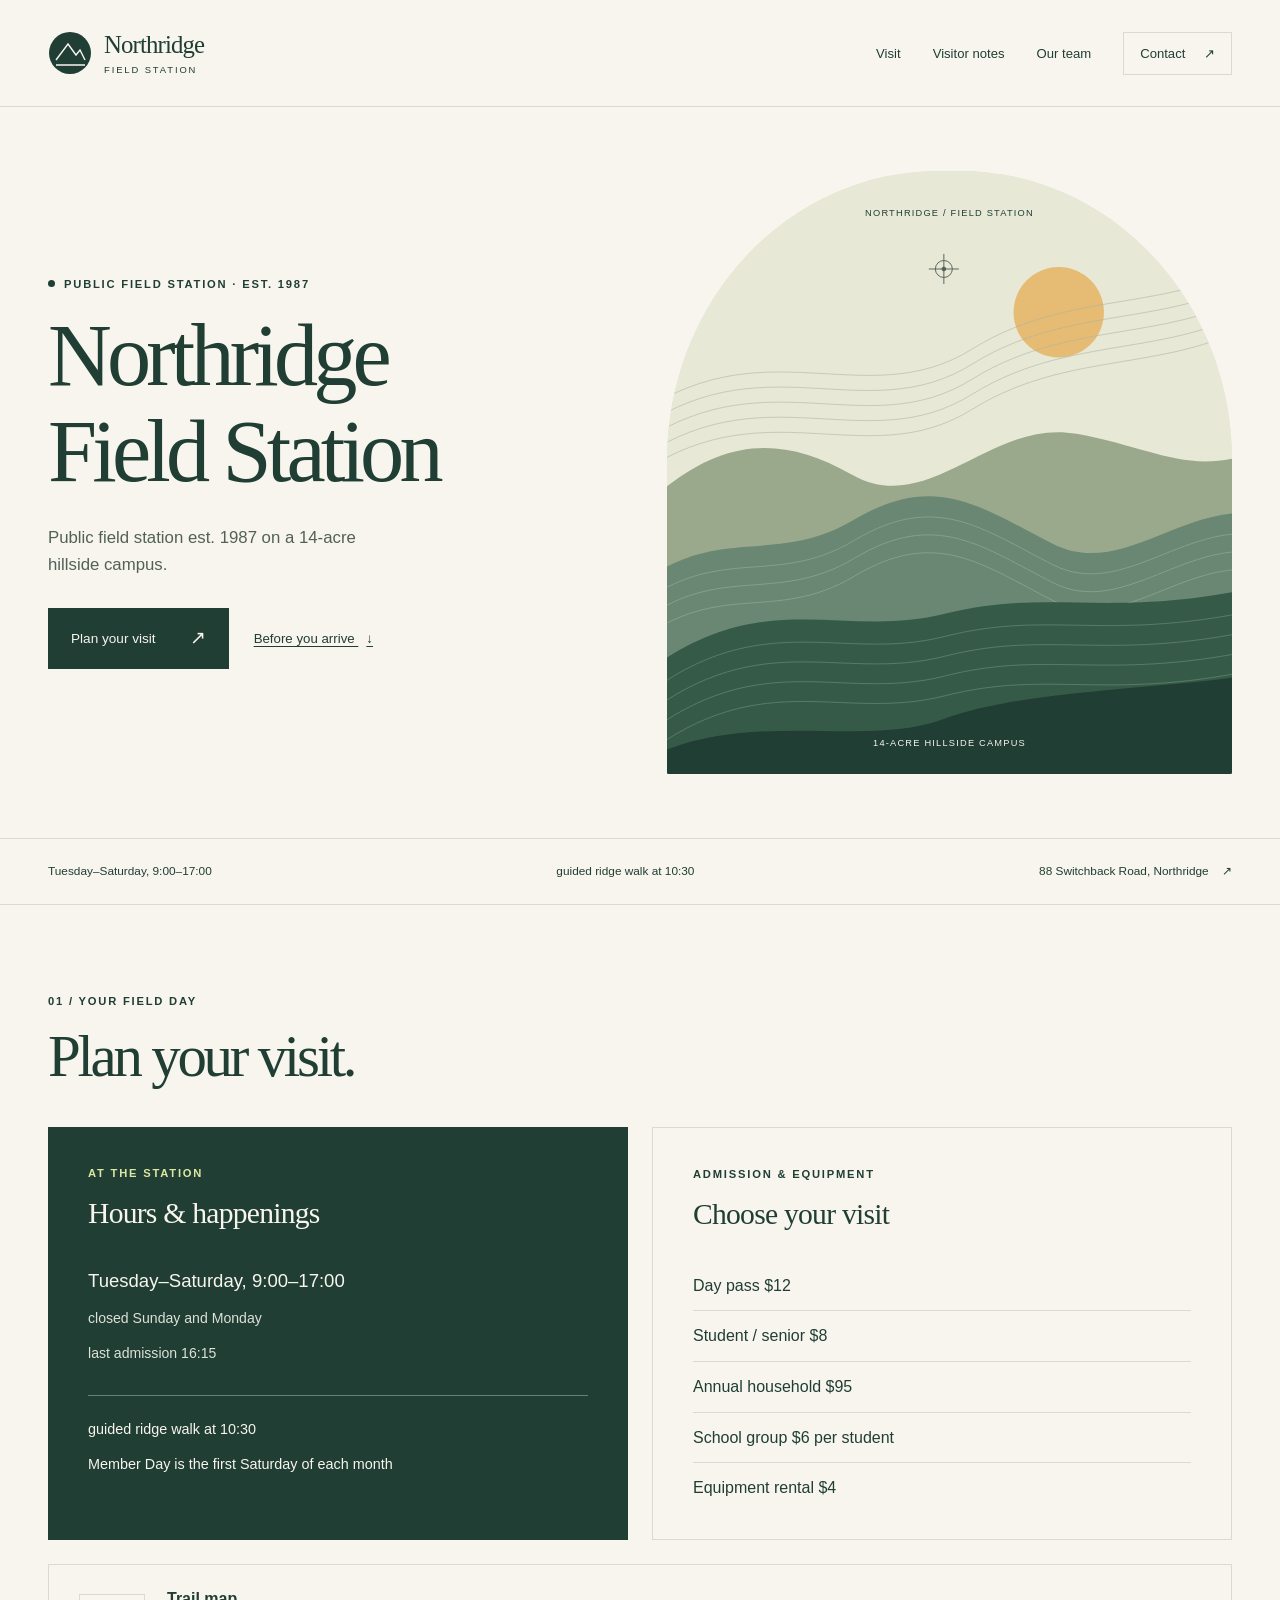
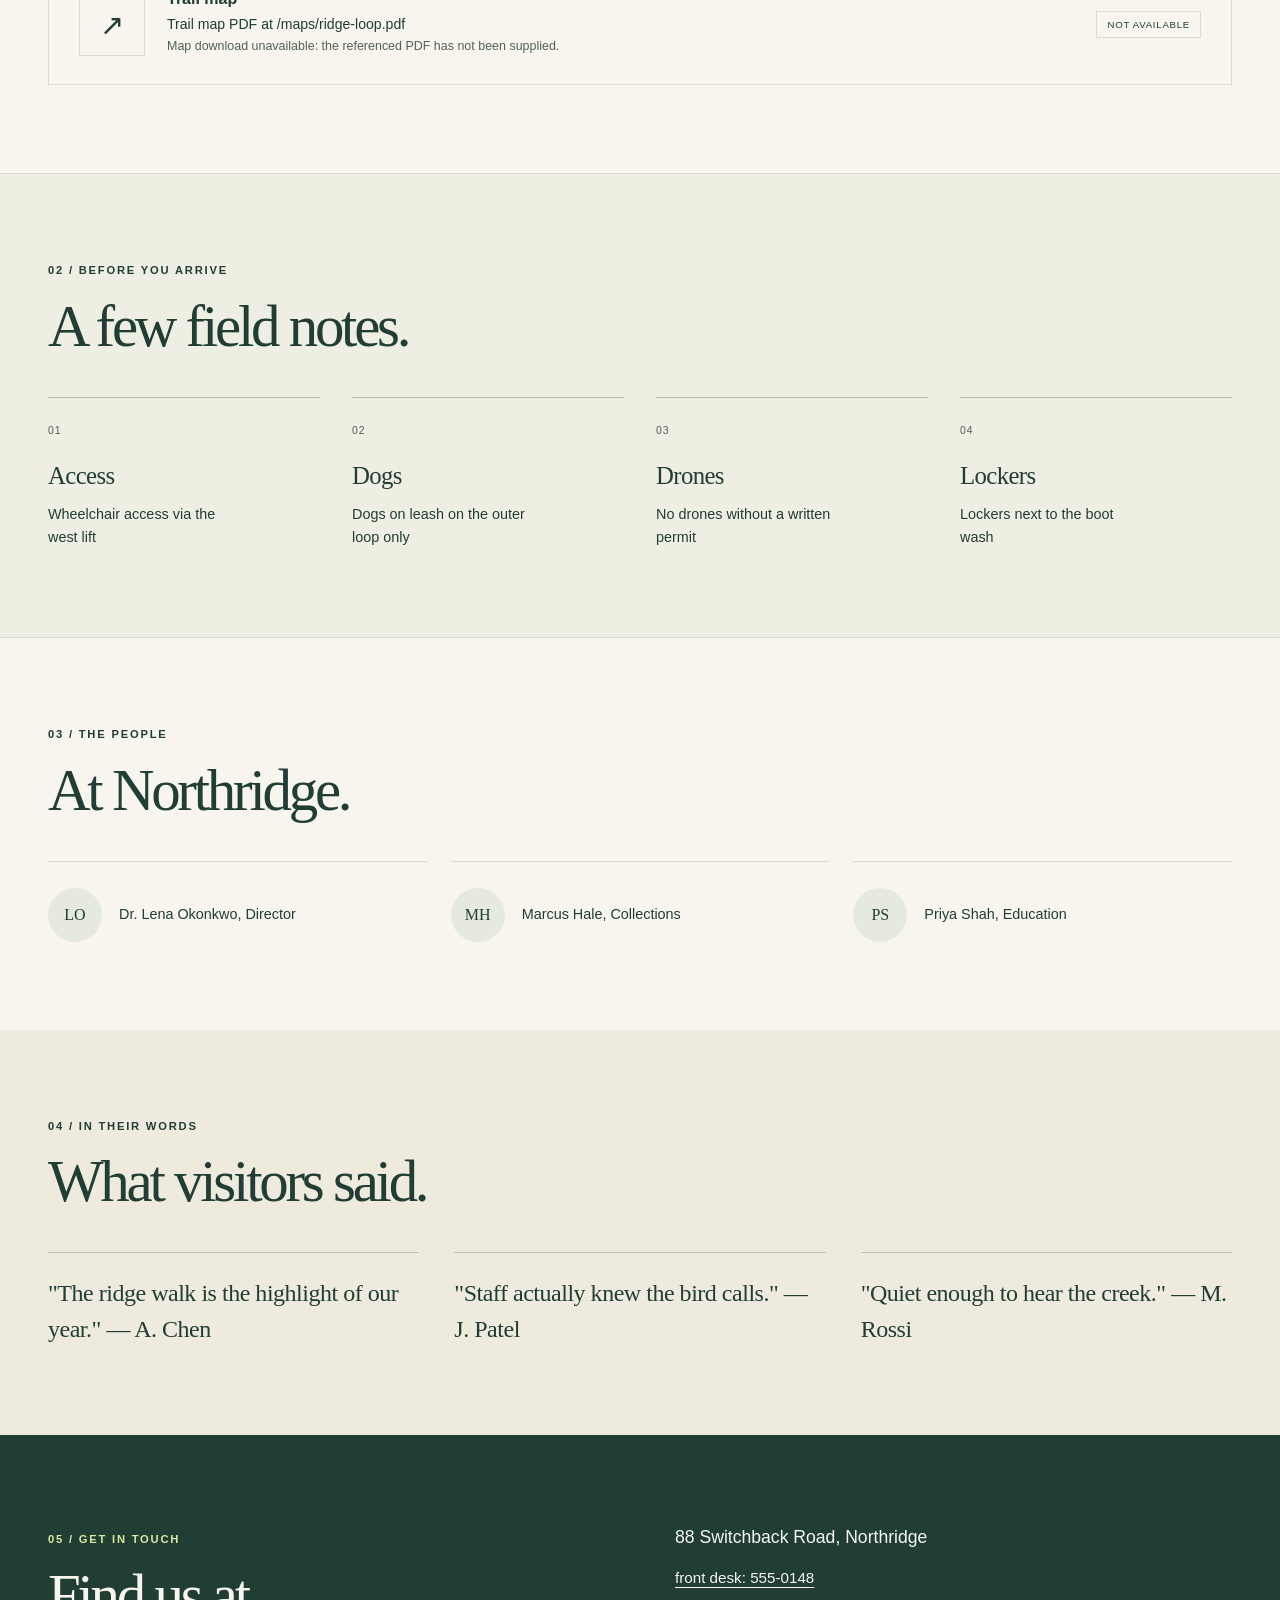
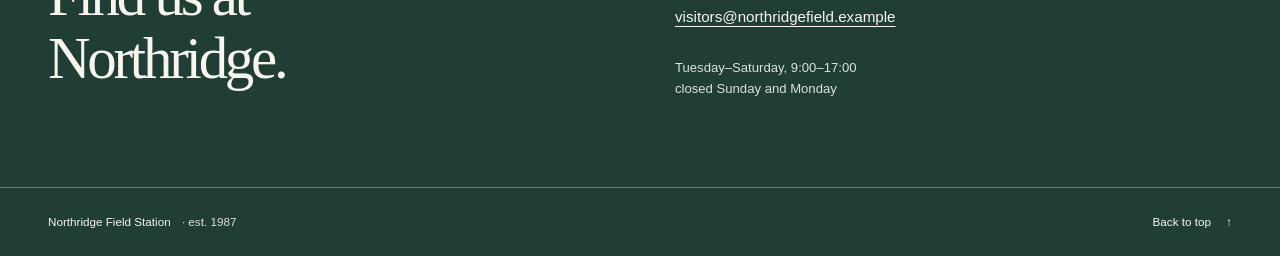
==== site/index.html @ 1efcec3e "Reconcile four drafts into verified site and document Pages deployment" ====
<!doctype html>
<html lang="en">
<head>
  <meta charset="utf-8">
  <meta name="viewport" content="width=device-width, initial-scale=1">
  <meta name="description" content="Northridge Field Station: hours, admission, visitor notes, staff and contact information for the 14-acre hillside campus.">
  <meta name="theme-color" content="#203e34">
  <title>Northridge Field Station | Plan your visit</title>
  <link rel="icon" href="favicon.svg" type="image/svg+xml">
  <link rel="stylesheet" href="styles.css">
</head>
<body id="top">
  <a class="skip-link" href="#main">Skip to content</a>
  <header class="site-header">
    <div class="wrap header-inner">
      <a class="brand" href="#top" aria-label="Northridge Field Station, back to top">
        <svg class="brand-mark" viewBox="0 0 44 44" aria-hidden="true"><rect x="1" y="1" width="42" height="42" rx="22"/><path d="m8 29 12-16 8 11 4-5 5 10M8 34h29"/></svg>
        <span>Northridge<span class="brand-sub">Field Station</span></span>
      </a>
      <nav aria-label="Main navigation">
        <a href="#visit">Visit</a><a href="#notes">Visitor notes</a><a href="#team">Our team</a><a class="nav-contact" href="#contact">Contact <span aria-hidden="true">↗</span></a>
      </nav>
    </div>
  </header>
  <main id="main" tabindex="-1">
    <section class="hero wrap" aria-labelledby="hero-title">
      <div class="hero-copy">
        <p class="eyebrow"><span class="dot" aria-hidden="true"></span> Public field station · est. 1987</p>
        <h1 id="hero-title">Northridge Field Station</h1>
        <p class="lead">Public field station est. 1987 on a 14-acre hillside campus.</p>
        <div class="hero-actions"><a class="button" href="#visit">Plan your visit <span aria-hidden="true">↗</span></a><a class="text-link" href="#notes">Before you arrive <span aria-hidden="true">↓</span></a></div>
      </div>
      <div class="hero-art" aria-hidden="true"><img src="hillside.svg" alt="" width="600" height="640" fetchpriority="high"><span class="art-label">NORTHRIDGE / FIELD STATION</span><span class="art-caption">14-acre hillside campus</span></div>
    </section>
    <div class="visit-strip"><div class="wrap strip-inner"><p>Tuesday–Saturday, 9:00–17:00</p><p>guided ridge walk at 10:30</p><a href="#contact">88 Switchback Road, Northridge <span aria-hidden="true">↗</span></a></div></div>
    <section class="section wrap" id="visit" aria-labelledby="visit-title">
      <div class="section-heading"><p class="eyebrow">01 / Your field day</p><h2 id="visit-title">Plan your visit.</h2></div>
      <div class="visit-grid">
        <article class="hours-card" aria-labelledby="hours-title">
          <p class="eyebrow">At the station</p><h3 id="hours-title">Hours &amp; happenings</h3>
          <ul class="hours-list"><li>Tuesday–Saturday, 9:00–17:00</li><li>closed Sunday and Monday</li><li>last admission 16:15</li></ul>
          <div class="hours-extra"><p>guided ridge walk at 10:30</p><p>Member Day is the first Saturday of each month</p></div>
        </article>
        <article class="admission-card" aria-labelledby="admission-title">
          <p class="eyebrow">Admission &amp; equipment</p><h3 id="admission-title">Choose your visit</h3>
          <ul class="price-list"><li>Day pass $12</li><li>Student / senior $8</li><li>Annual household $95</li><li>School group $6 per student</li><li>Equipment rental $4</li></ul>
        </article>
      </div>
      <aside class="map-note" aria-labelledby="map-title"><span class="map-symbol" aria-hidden="true">↗</span><div><h3 id="map-title">Trail map</h3><p>Trail map PDF at /maps/ridge-loop.pdf</p><p class="small">Map download unavailable: the referenced PDF has not been supplied.</p></div><span class="status">Not available</span></aside>
    </section>
    <section class="notes-section" id="notes" aria-labelledby="notes-title"><div class="section wrap">
      <div class="section-heading"><p class="eyebrow">02 / Before you arrive</p><h2 id="notes-title">A few field notes.</h2></div>
      <div class="notes-grid">
        <article class="note"><span class="note-number" aria-hidden="true">01</span><h3>Access</h3><p>Wheelchair access via the west lift</p></article>
        <article class="note"><span class="note-number" aria-hidden="true">02</span><h3>Dogs</h3><p>Dogs on leash on the outer loop only</p></article>
        <article class="note"><span class="note-number" aria-hidden="true">03</span><h3>Drones</h3><p>No drones without a written permit</p></article>
        <article class="note"><span class="note-number" aria-hidden="true">04</span><h3>Lockers</h3><p>Lockers next to the boot wash</p></article>
      </div>
    </div></section>
    <section class="section wrap" id="team" aria-labelledby="team-title">
      <div class="section-heading"><p class="eyebrow">03 / The people</p><h2 id="team-title">At Northridge.</h2></div>
      <ul class="team-grid"><li><span class="initials" aria-hidden="true">LO</span><p>Dr. Lena Okonkwo, Director</p></li><li><span class="initials" aria-hidden="true">MH</span><p>Marcus Hale, Collections</p></li><li><span class="initials" aria-hidden="true">PS</span><p>Priya Shah, Education</p></li></ul>
    </section>
    <section class="quotes-section" aria-labelledby="quotes-title"><div class="section wrap">
      <div class="section-heading"><p class="eyebrow">04 / In their words</p><h2 id="quotes-title">What visitors said.</h2></div>
      <div class="quotes-grid"><blockquote>"The ridge walk is the highlight of our year." — A. Chen</blockquote><blockquote>"Staff actually knew the bird calls." — J. Patel</blockquote><blockquote>"Quiet enough to hear the creek." — M. Rossi</blockquote></div>
    </div></section>
    <section class="contact-section" id="contact" aria-labelledby="contact-title"><div class="section wrap contact-grid">
      <div><p class="eyebrow">05 / Get in touch</p><h2 id="contact-title">Find us at<br>Northridge.</h2></div>
      <div class="contact-details"><address>88 Switchback Road, Northridge</address><a href="tel:5550148">front desk: 555-0148</a><a href="mailto:visitors@northridgefield.example">visitors@northridgefield.example</a><p class="contact-hours">Tuesday–Saturday, 9:00–17:00<br>closed Sunday and Monday</p></div>
    </div></section>
  </main>
  <footer class="site-footer"><div class="wrap footer-inner"><p>Northridge Field Station <span>· est. 1987</span></p><a href="#top">Back to top <span aria-hidden="true">↑</span></a></div></footer>
</body>
</html>
---- site/styles.css ----
@charset "UTF-8";
:root{--paper:#f7f5ee;--ink:#203e34;--muted:#526158;--line:#d8dbcf;--wash:#eeeee3;--accent:#dce8a1;--serif:Georgia,"Times New Roman",serif;--sans:Arial,Helvetica,sans-serif}
*{box-sizing:border-box}html{scroll-behavior:smooth;scroll-padding-top:1.5rem}body{margin:0;background:var(--paper);color:var(--ink);font-family:var(--sans);font-size:16px;line-height:1.6}a{color:inherit;text-underline-offset:.25em}a:hover{text-decoration-thickness:2px}a:focus-visible{outline:3px solid #a34f28;outline-offset:5px}::selection{background:var(--accent);color:var(--ink)}h1,h2,h3,p{margin-top:0}h1,h2,h3{line-height:1.08;font-weight:400}h1,h2{font-family:var(--serif);letter-spacing:-.055em}h1{font-size:clamp(3.5rem,6.9vw,6.6rem);max-width:10ch;margin-bottom:1.6rem}h2{font-size:clamp(2.5rem,4.6vw,4.2rem);margin-bottom:0}h3{font-family:var(--serif);font-size:1.85rem;letter-spacing:-.025em}img,svg{display:block;max-width:100%}.wrap{width:min(1184px,calc(100% - 96px));margin-inline:auto}.section{padding-block:88px}.eyebrow{font-size:.7rem;line-height:1.5;text-transform:uppercase;letter-spacing:.16em;font-weight:700;margin-bottom:1rem}.small{font-size:.85rem;color:var(--muted)}.skip-link{position:absolute;z-index:10;top:-100px;left:1rem;padding:.7rem 1rem;background:var(--ink);color:white}.skip-link:focus{top:1rem}.site-header{border-bottom:1px solid var(--line)}.header-inner{display:flex;align-items:center;justify-content:space-between;min-height:106px;gap:32px}.brand{display:flex;align-items:center;gap:12px;text-decoration:none;font-family:var(--serif);font-size:1.55rem;line-height:1.05;letter-spacing:-.035em}.brand-mark{width:44px;flex:0 0 44px}.brand-mark rect{fill:var(--ink)}.brand-mark path{stroke:var(--paper);stroke-width:1.4;fill:none}.brand-sub{display:block;font-family:var(--sans);font-size:.59rem;letter-spacing:.2em;text-transform:uppercase;margin-top:7px}nav{display:flex;align-items:center;gap:32px;font-size:.82rem}nav a{text-decoration:none;white-space:nowrap}.nav-contact{border:1px solid var(--line);padding:10px 16px}.nav-contact span{margin-left:15px}.hero{display:grid;grid-template-columns:1fr 1fr;gap:54px;align-items:center;padding-block:64px}.hero-copy{padding-block:36px}.hero .eyebrow{display:flex;align-items:center;gap:9px}.dot{width:7px;height:7px;border-radius:50%;background:var(--ink);flex-shrink:0}.lead{font-size:1.05rem;max-width:34ch;color:var(--muted);margin-bottom:30px}.hero-actions{display:flex;align-items:center;gap:25px;flex-wrap:wrap}.button{display:inline-flex;align-items:center;gap:34px;padding:15px 23px;background:var(--ink);color:var(--paper);text-decoration:none;font-size:.85rem}.button:hover{background:#315447}.button span{font-size:1.2rem}.text-link{font-size:.83rem}.text-link span{margin-left:8px}.hero-art{position:relative;background:#e7e8d6;border-radius:48% 48% 2px 2px;overflow:hidden;align-self:stretch;min-height:460px}.hero-art img{width:100%;height:100%;object-fit:cover}.art-label,.art-caption{position:absolute;left:29px;right:29px;font-size:.58rem;letter-spacing:.13em;text-align:center}.art-label{top:35px}.art-caption{bottom:23px;text-transform:uppercase;color:var(--paper)}.visit-strip{border-block:1px solid var(--line)}.strip-inner{display:flex;justify-content:space-between;align-items:center;gap:24px;padding-block:23px;font-size:.74rem}.strip-inner p{margin:0}.strip-inner a{text-decoration:none}.strip-inner span{margin-left:10px}.section-heading{margin-bottom:38px}.visit-grid{display:grid;grid-template-columns:1fr 1fr;gap:24px}.hours-card,.admission-card{padding:38px 40px}.hours-card{background:var(--ink);color:var(--paper)}.hours-card .eyebrow{color:var(--accent)}.hours-card h3,.admission-card h3{margin-bottom:30px}.hours-list{list-style:none;padding:0;margin:0 0 25px}.hours-list li{padding:6px 0}.hours-list li:first-child{font-size:1.16rem}.hours-list li:not(:first-child){font-size:.88rem;color:#dce2d8}.hours-extra{border-top:1px solid #668075;padding-top:22px}.hours-extra p{font-size:.9rem;margin-bottom:12px}.hours-extra p:last-child{margin-bottom:0}.admission-card{border:1px solid var(--line)}.price-list{list-style:none;padding:0;margin:0}.price-list li{padding:12px 0;border-bottom:1px solid var(--line);font-size:1rem}.price-list li:last-child{border:0;padding-bottom:0}.map-note{display:flex;align-items:center;gap:22px;margin-top:24px;border:1px solid var(--line);padding:25px 30px}.map-symbol{font-size:1.8rem;border:1px solid var(--line);padding:7px 20px}.map-note h3{font-family:var(--sans);font-size:1rem;font-weight:700;letter-spacing:0;margin-bottom:6px}.map-note p{margin-bottom:2px;font-size:.88rem;overflow-wrap:anywhere}.map-note .small{font-size:.78rem}.status{margin-left:auto;white-space:nowrap;border:1px solid var(--line);padding:5px 10px;text-transform:uppercase;font-size:.6rem;letter-spacing:.08em}.notes-section{background:var(--wash);border-block:1px solid var(--line)}.notes-grid{display:grid;grid-template-columns:repeat(4,1fr);gap:32px}.note{border-top:1px solid #b3bdaa;padding-top:18px}.note-number{font-size:.65rem;letter-spacing:.1em;color:var(--muted)}.note h3{font-size:1.55rem;margin-block:22px 13px}.note p{font-size:.9rem;max-width:23ch;margin-bottom:0}.team-grid{display:grid;grid-template-columns:repeat(3,1fr);gap:24px;padding:0;list-style:none;margin:0}.team-grid li{display:flex;align-items:center;gap:17px;border-top:1px solid var(--line);padding-top:26px}.initials{display:grid;place-items:center;width:54px;height:54px;border-radius:50%;background:#e6e9dd;font-family:var(--serif);font-size:1rem;flex:0 0 54px}.team-grid p{font-size:.9rem;margin:0}.quotes-section{background:#eeeade}.quotes-grid{display:grid;grid-template-columns:repeat(3,1fr);gap:35px}.quotes-grid blockquote{font-family:var(--serif);font-size:1.5rem;line-height:1.5;letter-spacing:-.02em;margin:0;padding-top:22px;border-top:1px solid #bfc4b5}.contact-section{background:var(--ink);color:var(--paper)}.contact-grid{display:grid;grid-template-columns:1fr 1fr;gap:70px;align-items:center}.contact-section .eyebrow{color:var(--accent)}.contact-details{display:flex;flex-direction:column;align-items:flex-start;gap:15px}.contact-details address{font-style:normal;font-size:1.1rem}.contact-details a{font-size:.95rem;overflow-wrap:anywhere;max-width:100%}.contact-hours{font-size:.82rem;color:#dce2d8;margin:12px 0 0}.site-footer{background:var(--ink);color:var(--paper);border-top:1px solid #668075}.footer-inner{display:flex;justify-content:space-between;align-items:center;gap:24px;padding-block:25px;font-size:.73rem}.footer-inner p{margin:0}.footer-inner p span{color:#dce2d8;margin-left:8px}.footer-inner a{text-decoration:none}.footer-inner a span{margin-left:12px}main:focus{outline:none}
@media(min-width:1500px){.hero-art{max-height:600px}.hero-art img{object-position:center 55%}}
@media(max-width:1000px){.wrap{width:calc(100% - 64px)}nav{gap:20px}.hero{gap:30px;padding-block:44px}h1{font-size:clamp(3rem,7.5vw,5rem)}.hero-art{min-height:410px}.hero-actions{gap:18px}.strip-inner{flex-wrap:wrap;justify-content:flex-start;gap:8px 30px}.hours-card,.admission-card{padding:30px}.notes-grid{gap:22px}.team-grid{gap:18px}.team-grid li{align-items:flex-start;flex-direction:column;gap:15px}.contact-grid{gap:40px}}
@media(max-width:700px){.wrap{width:calc(100% - 40px)}.header-inner{padding-block:20px;min-height:0;flex-wrap:wrap;gap:22px}.brand{font-size:1.4rem}.brand-mark{width:40px;flex-basis:40px}nav{width:100%;justify-content:space-between;gap:10px;font-size:.73rem}.nav-contact{padding:6px 10px}.nav-contact span{margin-left:5px}.hero{grid-template-columns:1fr;gap:30px;padding-block:38px}.hero-copy{padding:0}h1{font-size:clamp(3.2rem,13.5vw,5rem);max-width:11ch}.lead{font-size:1rem}.hero-art{min-height:0;height:360px;max-width:480px;width:100%;justify-self:center}.hero-art img{object-position:center 58%}.art-label{top:28px}.art-caption{bottom:18px}.strip-inner{flex-direction:column;align-items:flex-start;gap:8px;padding-block:20px;font-size:.75rem}.section{padding-block:56px}.section-heading{margin-bottom:28px}.visit-grid,.contact-grid{grid-template-columns:1fr;gap:22px}.hours-card,.admission-card{padding:28px 24px}.hours-list li:first-child{font-size:1.05rem}.map-note{flex-wrap:wrap;gap:14px;padding:23px}.map-symbol{display:none}.status{margin-left:0}.notes-grid{grid-template-columns:1fr 1fr;gap:30px 20px}.note h3{margin-block:15px 10px}.note p{font-size:.85rem}.team-grid{grid-template-columns:1fr;gap:20px}.team-grid li{flex-direction:row;align-items:center;padding-top:20px}.quotes-grid{grid-template-columns:1fr;gap:26px}.quotes-grid blockquote{font-size:1.4rem}.contact-grid{gap:32px}.contact-details address{font-size:1rem}.contact-details a{font-size:.85rem}.footer-inner{align-items:flex-start;gap:20px;font-size:.68rem}.footer-inner p{max-width:24ch}.footer-inner p span{display:block;margin:4px 0 0}.footer-inner a{white-space:nowrap}}
@media(prefers-reduced-motion:reduce){html{scroll-behavior:auto}}
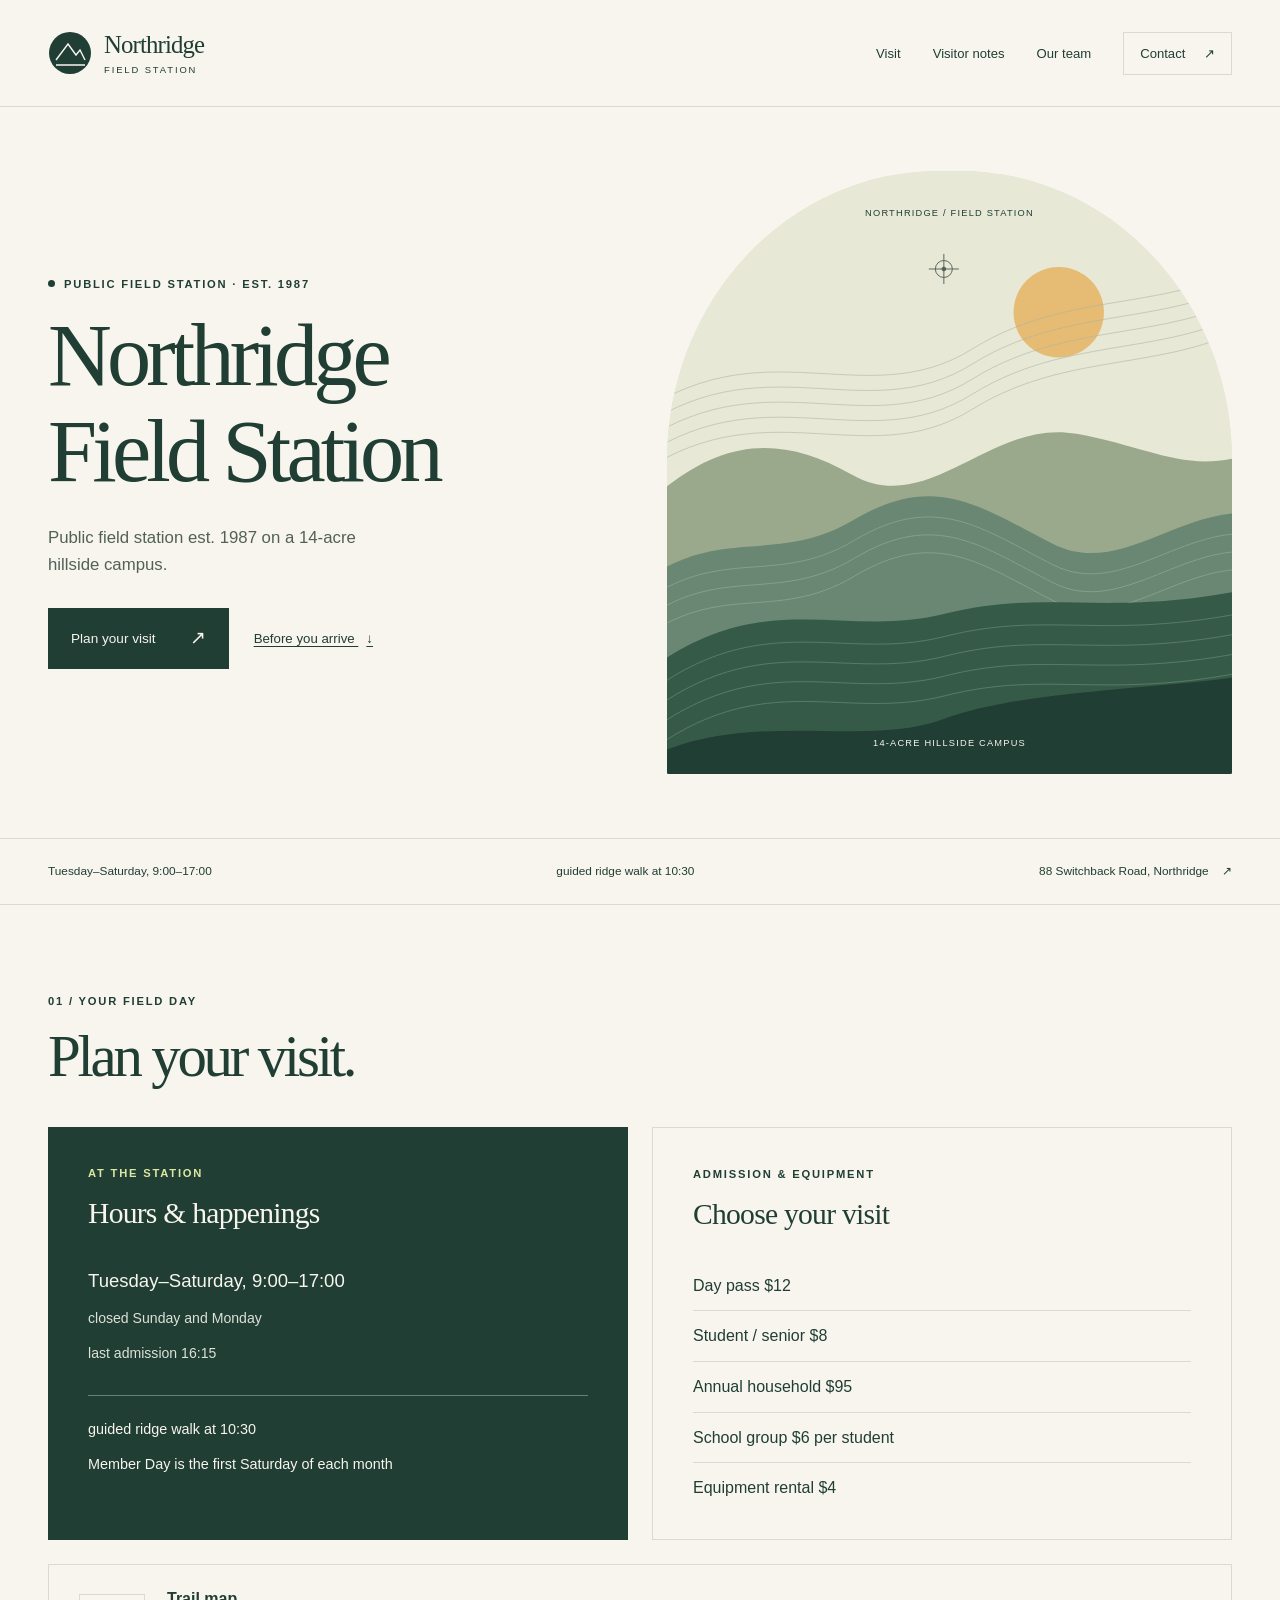
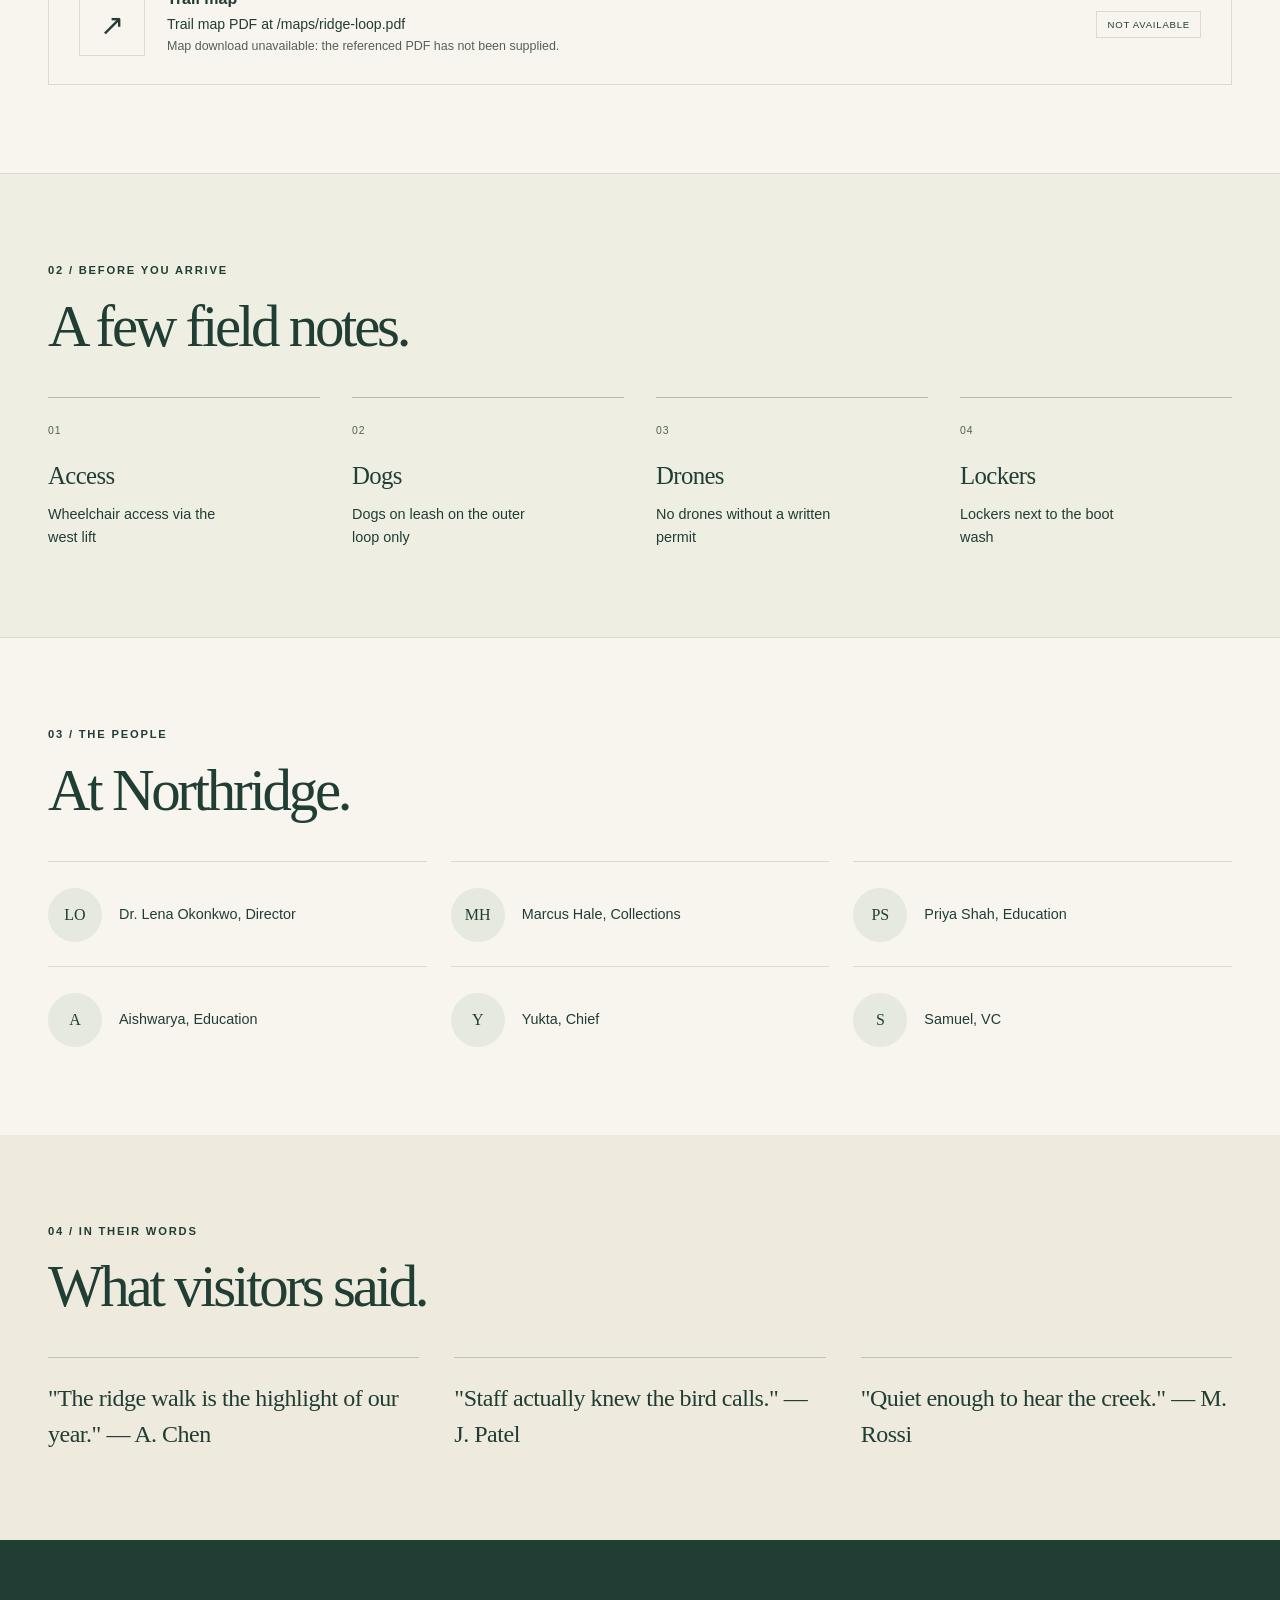
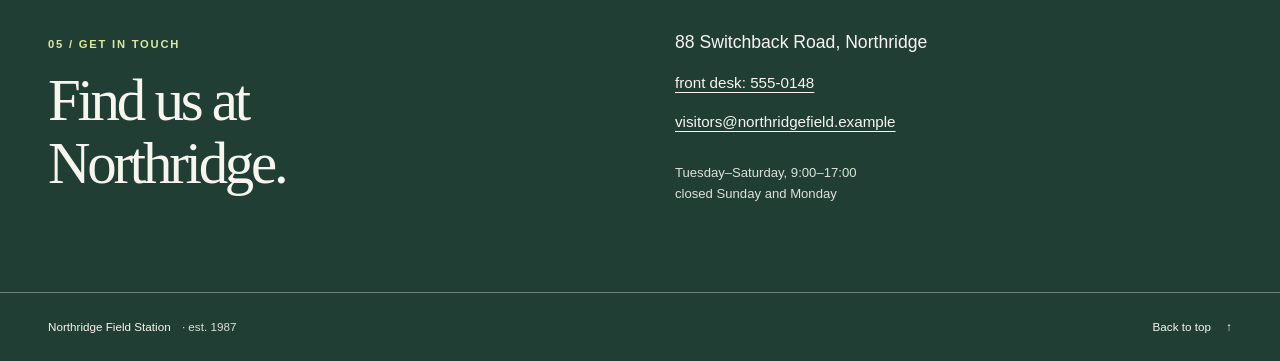
==== commit a5ba9acd: "Add three people to the site and synchronize the README roster" ====
--- a/site/index.html
+++ b/site/index.html
@@ -59,7 +59,7 @@
     </div></section>
     <section class="section wrap" id="team" aria-labelledby="team-title">
       <div class="section-heading"><p class="eyebrow">03 / The people</p><h2 id="team-title">At Northridge.</h2></div>
-      <ul class="team-grid"><li><span class="initials" aria-hidden="true">LO</span><p>Dr. Lena Okonkwo, Director</p></li><li><span class="initials" aria-hidden="true">MH</span><p>Marcus Hale, Collections</p></li><li><span class="initials" aria-hidden="true">PS</span><p>Priya Shah, Education</p></li></ul>
+      <ul class="team-grid"><li><span class="initials" aria-hidden="true">LO</span><p>Dr. Lena Okonkwo, Director</p></li><li><span class="initials" aria-hidden="true">MH</span><p>Marcus Hale, Collections</p></li><li><span class="initials" aria-hidden="true">PS</span><p>Priya Shah, Education</p></li><li><span class="initials" aria-hidden="true">A</span><p>Aishwarya, Education</p></li><li><span class="initials" aria-hidden="true">Y</span><p>Yukta, Chief</p></li><li><span class="initials" aria-hidden="true">S</span><p>Samuel, VC</p></li></ul>
     </section>
     <section class="quotes-section" aria-labelledby="quotes-title"><div class="section wrap">
       <div class="section-heading"><p class="eyebrow">04 / In their words</p><h2 id="quotes-title">What visitors said.</h2></div>
